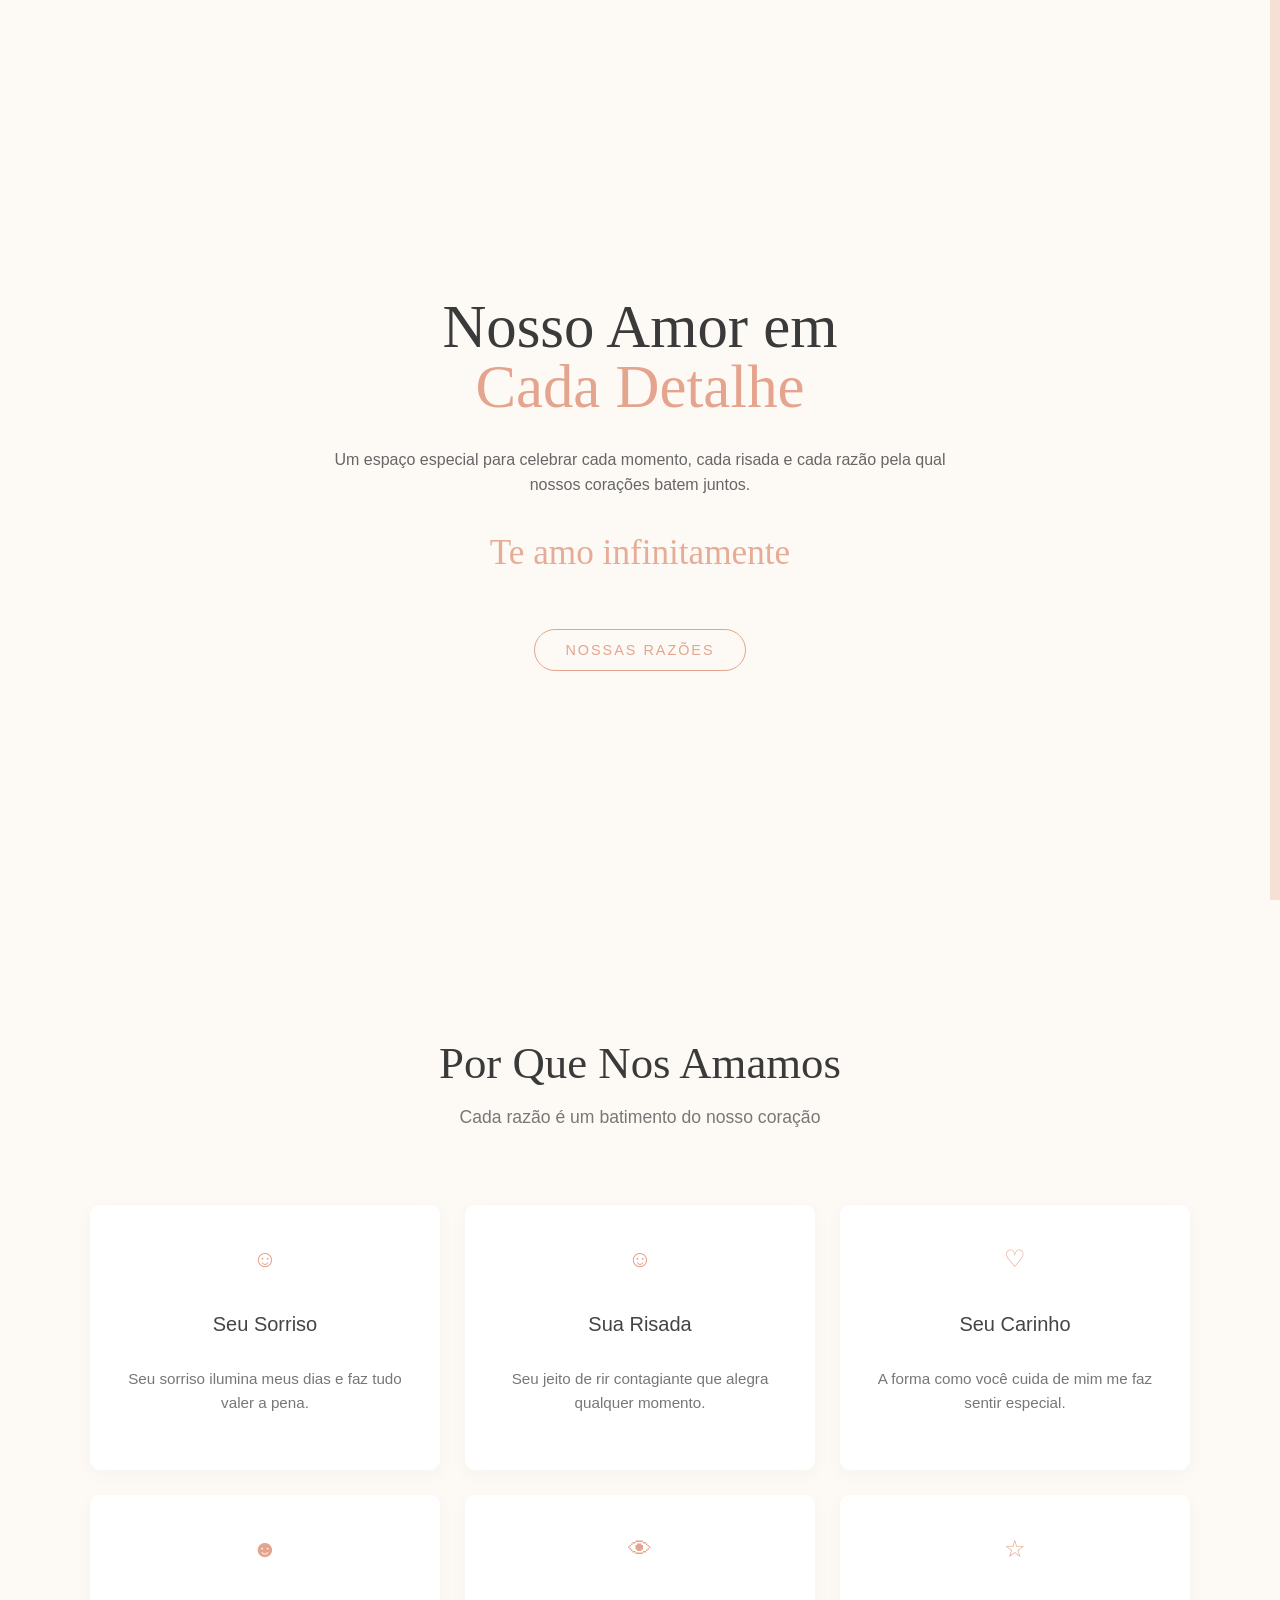
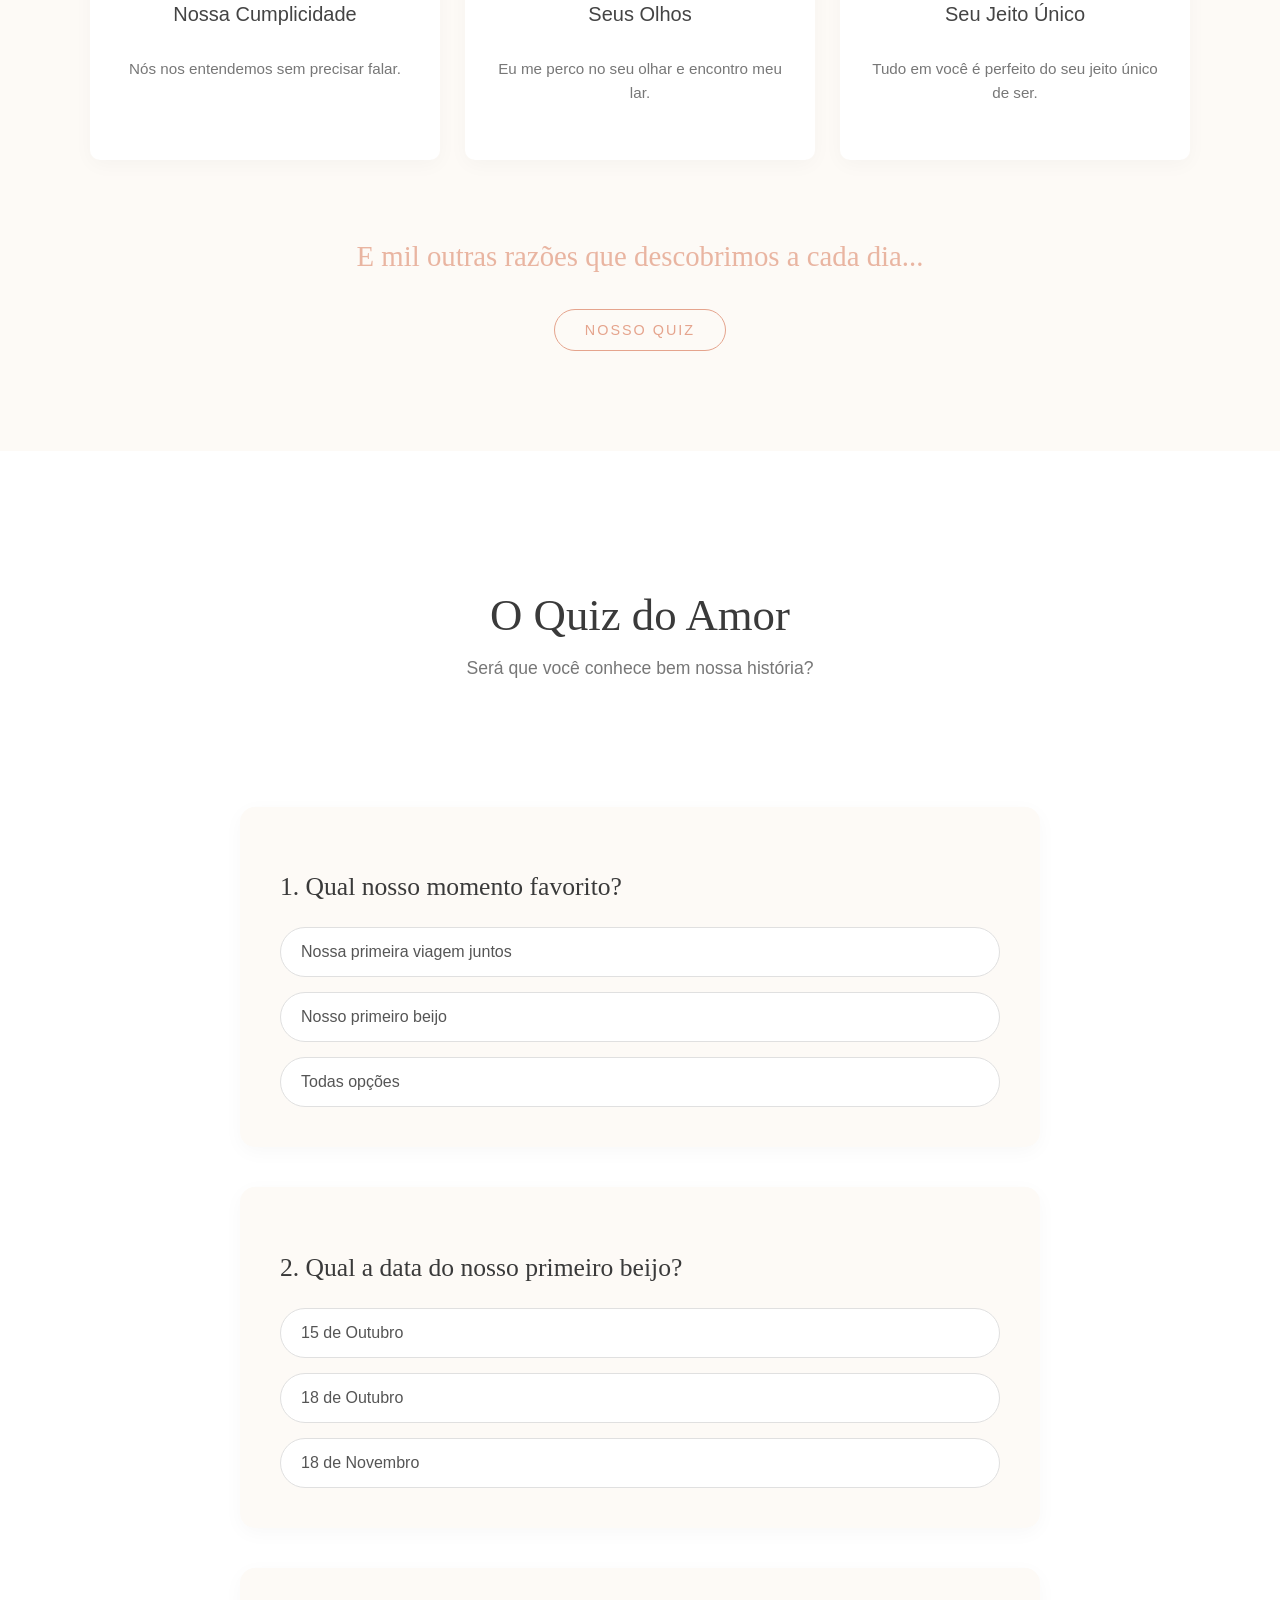
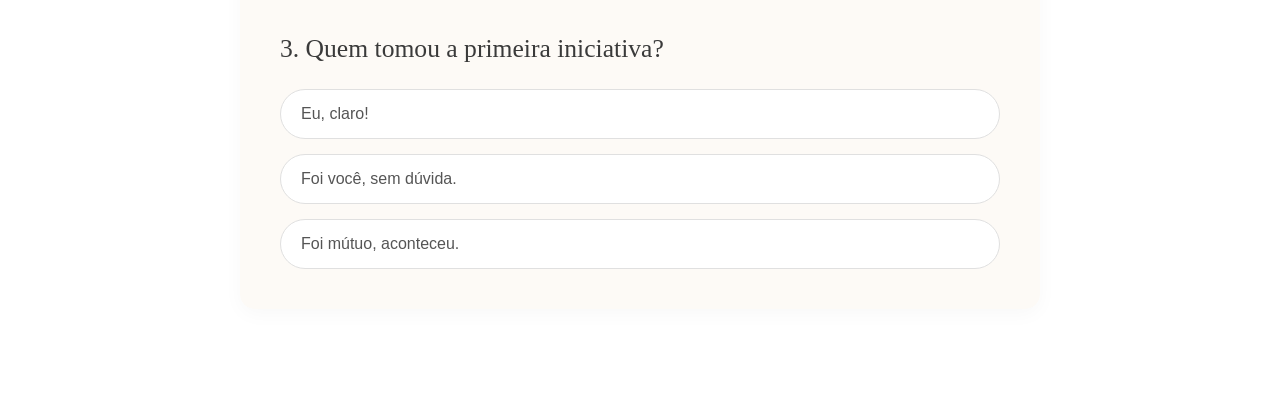
==== index.html @ 1e3974cc "continuação" ====
<!DOCTYPE html>
<html lang="pt-BR">
<head>
    <meta charset="UTF-8">
    <meta name="viewport" content="width=device-width, initial-scale=1.0">
    <title>NOSSO AMOR EM CADA DETALHE</title>
<link rel="stylesheet" href="style.css">
</head>
<body>
    <section class="hero-section">
        <div class="hero-accent"></div>
        <div class="content">
            <h1 class="main-title font-serif">Nosso Amor em</h1>
            <h1 class="sub-title font-serif color-accent">Cada Detalhe</h1>
            <p class="description">
                Um espaço especial para celebrar cada momento, cada risada e cada razão pela qual nossos corações batem juntos.
            </p>
            <div class="signature color-accent font-script">Te amo infinitamente</div>
            <br>
            <a href="#por-que" class="scroll-btn">NOSSAS RAZÕES</a>
        </div>
    </section>

    <section id="por-que" class="reasons-section">
        <div class="reasons-header">
            <h2 class="reasons-title font-serif">Por Que Nos Amamos</h2>
            <p class="reasons-subtitle">Cada razão é um batimento do nosso coração</p>
        </div>
        
        <div class="cards-grid">
            <div class="reason-card">
                <div class="icon-placeholder">&#9786;</div> <h3 class="card-title">Seu Sorriso</h3>
                <p class="card-text">Seu sorriso ilumina meus dias e faz tudo valer a pena.</p>
            </div>
            
            <div class="reason-card">
                <div class="icon-placeholder">&#9786;</div>
                <h3 class="card-title">Sua Risada</h3>
                <p class="card-text">Seu jeito de rir contagiante que alegra qualquer momento.</p>
            </div>

            <div class="reason-card">
                <div class="icon-placeholder">&#9825;</div> <h3 class="card-title">Seu Carinho</h3>
                <p class="card-text">A forma como você cuida de mim me faz sentir especial.</p>
            </div>

            <div class="reason-card">
                <div class="icon-placeholder">&#9787;</div> <h3 class="card-title">Nossa Cumplicidade</h3>
                <p class="card-text">Nós nos entendemos sem precisar falar.</p>
            </div>

            <div class="reason-card">
                <div class="icon-placeholder">&#128065;</div> <h3 class="card-title">Seus Olhos</h3>
                <p class="card-text">Eu me perco no seu olhar e encontro meu lar.</p>
            </div>

            <div class="reason-card">
                <div class="icon-placeholder">&#9734;</div> <h3 class="card-title">Seu Jeito Único</h3>
                <p class="card-text">Tudo em você é perfeito do seu jeito único de ser.</p>
            </div>
        </div>

        <div class="reasons-footer">
            <div class="final-signature color-accent font-script">E mil outras razões que descobrimos a cada dia...</div>
        </div>
        <br><br>
        <a href="#quiz" class="scroll-btn">NOSSO QUIZ</a>
    </section>

    <section id="quiz" class="quiz-section">
        <div class="reasons-header">
            <h2 class="reasons-title font-serif">O Quiz do Amor</h2>
            <p class="reasons-subtitle">Será que você conhece bem nossa história?</p>
        </div>

        <div class="quiz-container">
            <div class="quiz-card" data-question="1">
                <h3 class="quiz-question">1. Qual nosso momento favorito?</h3>
                <div class="quiz-options">
                    <div class="quiz-option correct-option" onclick="selectOption(this, 1)">Nossa primeira viagem juntos</div>
                    <div class="quiz-option" onclick="selectOption(this, 1)">Nosso primeiro beijo</div>
                    <div class="quiz-option" onclick="selectOption(this, 1)">Todas opções</div>
                </div>
            </div>

            <div class="quiz-card" data-question="2">
                <h3 class="quiz-question">2. Qual a data do nosso primeiro beijo?</h3>
                <div class="quiz-options">
                    <div class="quiz-option" onclick="selectOption(this, 2)">15 de Outubro</div>
                    <div class="quiz-option correct-option" onclick="selectOption(this, 2)">18 de Outubro</div> <div class="quiz-option" onclick="selectOption(this, 2)">18 de Novembro</div>
                </div>
            </div>

            <div class="quiz-card" data-question="3">
                <h3 class="quiz-question">3. Quem tomou a primeira iniciativa?</h3>
                <div class="quiz-options">
                    <div class="quiz-option" onclick="selectOption(this, 3)">Eu, claro!</div> <div class="quiz-option correct-option" onclick="selectOption(this, 3)">Foi você, sem dúvida.</div>
                    <div class="quiz-option" onclick="selectOption(this, 3)">Foi mútuo, aconteceu.</div>
                </div>
            </div>

            <button class="quiz-submit-btn scroll-btn" onclick="checkQuiz()">VERIFICAR RESULTADOS</button>
        </div>

        <div id="quiz-results" class="quiz-results">
            <p class="quiz-score">Você acertou <span id="score-value">0</span> de 3!</p>
            <p id="quiz-message" class="quiz-message font-script">Nossa história é a melhor!</p>
        </div>
    </section>

    <script src="script.js"></script>
</body>
</html>
---- style.css ----
html { scroll-behavior: smooth; }

        body, html {
            margin: 0;
            padding: 0;
            font-family: 'Montserrat', sans-serif;
            background-color: #fdfaf6; /* Bege claro (off-white) */
        }

        /* --- ESTILOS COMUNS --- */
        .color-accent { color: #e5a48d; } /* Coral suave (rose gold) */
        .font-serif { font-family: 'Bodoni Moda', serif; }
        .font-script { font-family: 'Great Vibes', cursive; }

        /* --- SEÇÃO 1: HERO (PÁGINA DE ENTRADA, BASEADA NA PRIMEIRA IMAGEM) --- */
        .hero-section {
            height: 100vh;
            display: flex;
            justify-content: center;
            align-items: center;
            position: relative;
            text-align: center;
            /* Padrão de fundo sutil (simulado) */
            background-image: url('data:image/svg+xml;utf8,<svg xmlns="http://www.w3.org/2000/svg" width="100%" height="100%" opacity="0.05"><path d="M0,0 C200,100 400,0 600,100" stroke="%23f7c9b0" stroke-width="1" fill="none"/></svg>');
            background-size: cover;
        }

        .hero-accent {
            position: absolute;
            top: 0;
            right: 0;
            width: 10px;
            height: 100%;
            background-color: rgba(229, 164, 141, 0.3); /* Coral transparente */
        }

        .main-title {
            font-size: clamp(2.5rem, 8vw, 3.8rem);
            color: #3a3a3a;
            margin-bottom: 0;
            font-weight: 400;
        }

        .sub-title {
            font-size: clamp(2.5rem, 8vw, 3.8rem);
            margin-top: -10px;
            margin-bottom: 25px;
            font-weight: 400;
        }

        .description {
            font-weight: 300;
            color: #666;
            max-width: 650px;
            margin: 0 auto 35px;
            padding: 0 20px;
            line-height: 1.6;
        }

        .signature {
            font-size: 2.2rem;
            margin-bottom: 50px;
            opacity: 0.9;
        }

        /* Botão de navegação */
        .scroll-btn {
            text-decoration: none;
            color: #e5a48d;
            border: 1px solid #e5a48d;
            padding: 12px 30px;
            border-radius: 30px;
            transition: 0.3s;
            font-size: 0.9rem;
            letter-spacing: 2px;
            text-transform: uppercase;
        }

        .scroll-btn:hover {
            background-color: #e5a48d;
            color: white;
        }

        /* --- SEÇÃO 2: RAZÕES DO AMOR (BASEADA NA SEGUNDA IMAGEM) --- */
        .reasons-section {
            min-height: 100vh;
            padding: 100px 20px;
            display: flex;
            flex-direction: column;
            align-items: center;
            text-align: center;
        }

        .reasons-header {
            margin-bottom: 60px;
            max-width: 700px;
        }

        .reasons-title {
            font-size: clamp(2rem, 6vw, 2.8rem);
            color: #3a3a3a;
            font-weight: 400;
            margin-bottom: 10px;
        }

        .reasons-subtitle {
            font-weight: 300;
            color: #777;
            font-size: 1.1rem;
        }

        /* Grid de Cards */
        .cards-grid {
            display: grid;
            grid-template-columns: repeat(3, 1fr); /* 3 colunas */
            gap: 25px;
            width: 100%;
            max-width: 1100px;
            margin-bottom: 60px;
        }

        /* Estilo do Card individual */
        .reason-card {
            background: white;
            padding: 40px 25px;
            border-radius: 10px;
            box-shadow: 0 5px 20px rgba(0,0,0,0.03); /* Sombra muito suave */
            transition: transform 0.3s, box-shadow 0.3s;
            display: flex;
            flex-direction: column;
            align-items: center;
        }

        .reason-card:hover {
            transform: translateY(-5px); /* Efeito ao passar o mouse */
            box-shadow: 0 10px 30px rgba(0,0,0,0.06);
        }

        /* Ícones dos cards */
        .card-icon {
            font-size: 2.2rem;
            color: #e5a48d; /* Coral */
            margin-bottom: 20px;
            opacity: 0.7;
        }

        /* Texto simples para simular ícones outline (como na imagem) */
        .icon-placeholder {
            font-size: 1.5rem;
            color: #e5a48d;
            margin-bottom: 20px;
            font-weight: 200;
        }

        .card-title {
            font-size: 1.25rem;
            color: #444;
            margin-bottom: 15px;
            font-weight: 400;
        }

        .card-text {
            font-weight: 300;
            color: #777;
            font-size: 0.95rem;
            line-height: 1.6;
        }

        /* Texto final Cursivo */
        .reasons-footer {
            max-width: 700px;
            margin-top: 20px;
        }

        .final-signature {
            font-size: 1.8rem;
            opacity: 0.8;
            padding: 0 20px;
        }

        /* Responsividade para telas menores */
        @media (max-width: 900px) {
            .cards-grid {
                grid-template-columns: repeat(2, 1fr); /* 2 colunas no tablet */
            }
        }

        @media (max-width: 600px) {
            .cards-grid {
                grid-template-columns: 1fr; /* 1 coluna no celular */
            }
            .main-title, .sub-title { font-size: 2.5rem; }
        }

        .quiz-section {
            min-height: 100vh;
            padding: 100px 20px;
            background-color: white; /* Diferente do off-white da galeria para destacar */
            display: flex;
            flex-direction: column;
            align-items: center;
            text-align: center;
        }

        .quiz-container {
            width: 100%;
            max-width: 800px;
            margin-top: 50px;
            display: flex;
            flex-direction: column;
            gap: 40px;
        }

        .quiz-card {
            background-color: #fdfaf6;
            padding: 40px;
            border-radius: 15px;
            box-shadow: 0 5px 20px rgba(0,0,0,0.03);
            text-align: left;
        }

        .quiz-question {
            font-family: 'Bodoni Moda', serif;
            font-size: 1.6rem;
            color: #3a3a3a;
            margin-bottom: 25px;
            font-weight: 400;
        }

        .quiz-options {
            display: flex;
            flex-direction: column;
            gap: 15px;
        }

        .quiz-option {
            background-color: white;
            border: 1px solid #e0e0e0;
            padding: 15px 20px;
            border-radius: 30px;
            cursor: pointer;
            transition: 0.3s ease;
            font-size: 1rem;
            color: #555;
            font-weight: 300;
        }

        .quiz-option:hover {
            border-color: #e5a48d;
            background-color: #fff9f6;
        }

        .quiz-option.selected {
            background-color: #e5a48d;
            color: white;
            border-color: #e5a48d;
        }

        .quiz-option.correct {
            background-color: #a7d0a7 !important; /* Verde suave */
            color: white !important;
            border-color: #a7d0a7 !important;
        }

        .quiz-option.incorrect {
            background-color: #e5a9a9 !important; /* Vermelho suave */
            color: white !important;
            border-color: #e5a9a9 !important;
        }

        .quiz-submit-btn {
            margin-top: 20px;
            display: none; /* Só aparece no final */
        }

        .quiz-results {
            margin-top: 50px;
            display: none; /* Só aparece no final */
            text-align: center;
        }

        .quiz-score {
            font-family: 'Bodoni Moda', serif;
            font-size: 2.2rem;
            color: #3a3a3a;
            margin-bottom: 15px;
        }

        .quiz-message {
            font-family: 'Great Vibes', cursive;
            font-size: 1.8rem;
            color: #e5a48d;
        }
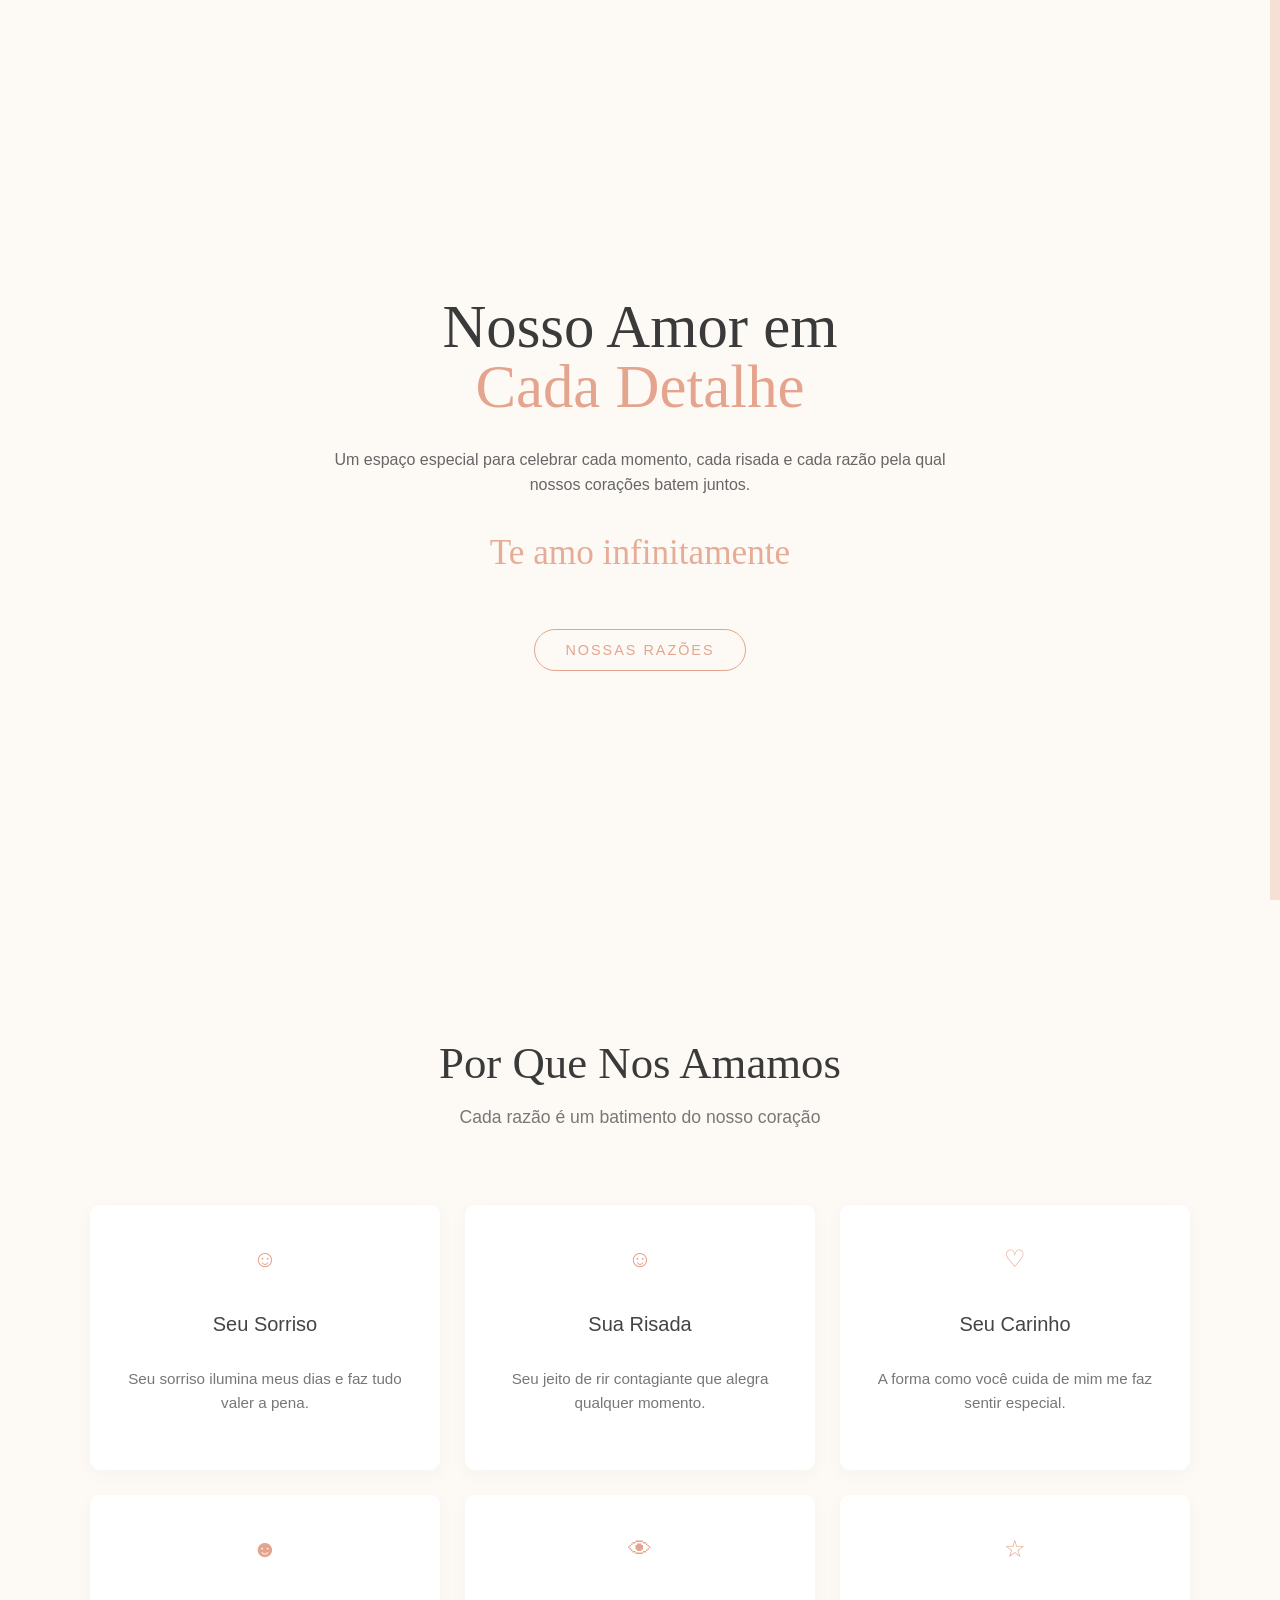
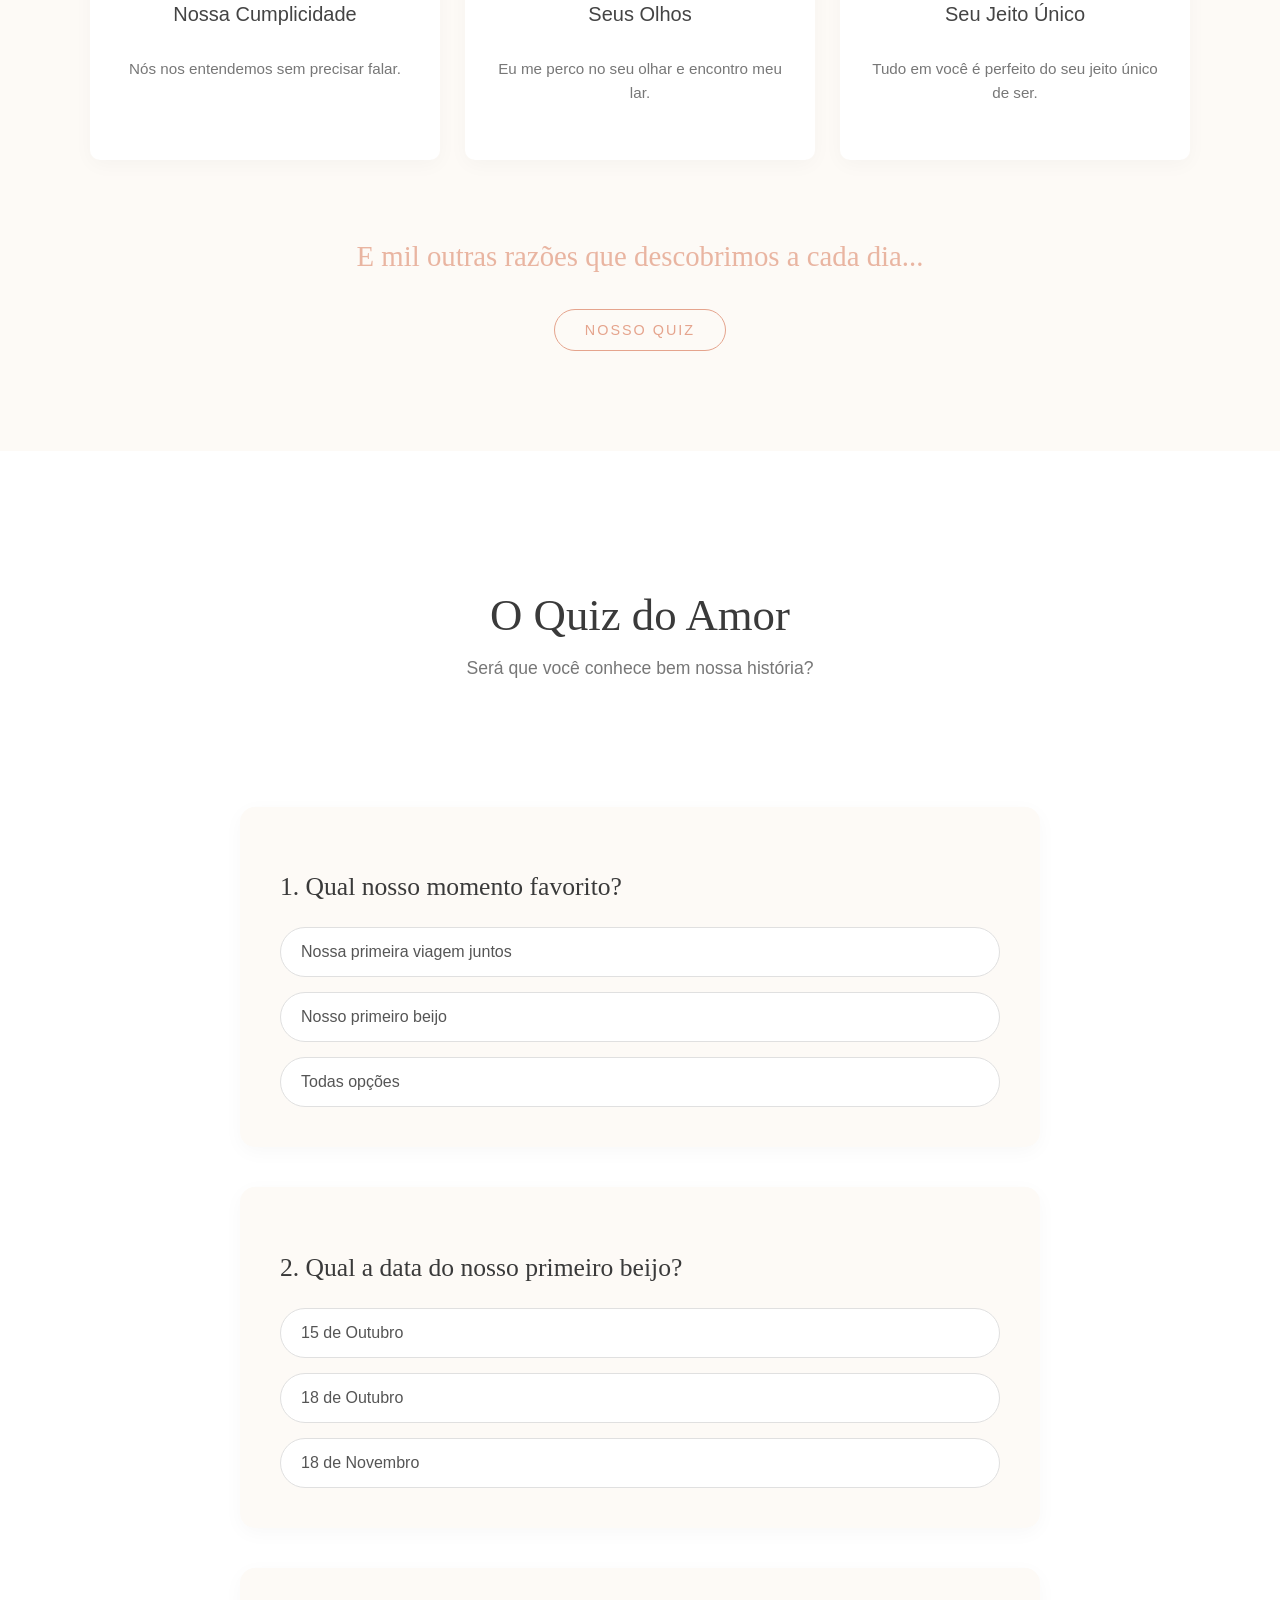
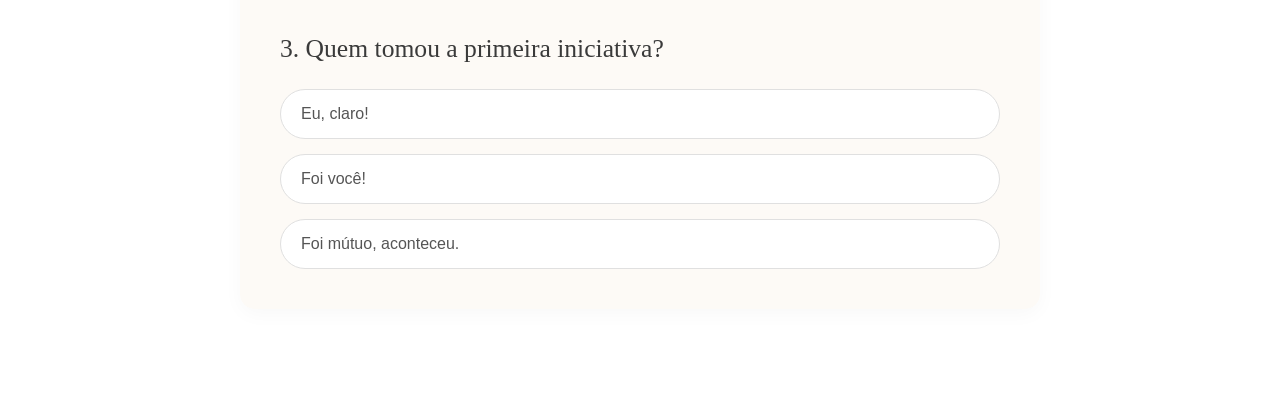
==== commit a9efd0be: "alterei a segunda alternativa do quiz 2" ====
--- a/index.html
+++ b/index.html
@@ -94,7 +94,7 @@
             <div class="quiz-card" data-question="3">
                 <h3 class="quiz-question">3. Quem tomou a primeira iniciativa?</h3>
                 <div class="quiz-options">
-                    <div class="quiz-option" onclick="selectOption(this, 3)">Eu, claro!</div> <div class="quiz-option correct-option" onclick="selectOption(this, 3)">Foi você, sem dúvida.</div>
+                    <div class="quiz-option" onclick="selectOption(this, 3)">Eu, claro!</div> <div class="quiz-option correct-option" onclick="selectOption(this, 3)">Foi você!</div>
                     <div class="quiz-option" onclick="selectOption(this, 3)">Foi mútuo, aconteceu.</div>
                 </div>
             </div>
@@ -104,7 +104,7 @@
 
         <div id="quiz-results" class="quiz-results">
             <p class="quiz-score">Você acertou <span id="score-value">0</span> de 3!</p>
-            <p id="quiz-message" class="quiz-message font-script">Nossa história é a melhor!</p>
+            <p id="quiz-message" class="quiz-message font-script">Nossa história é a melhor, eu amo você!</p>
         </div>
     </section>
 
